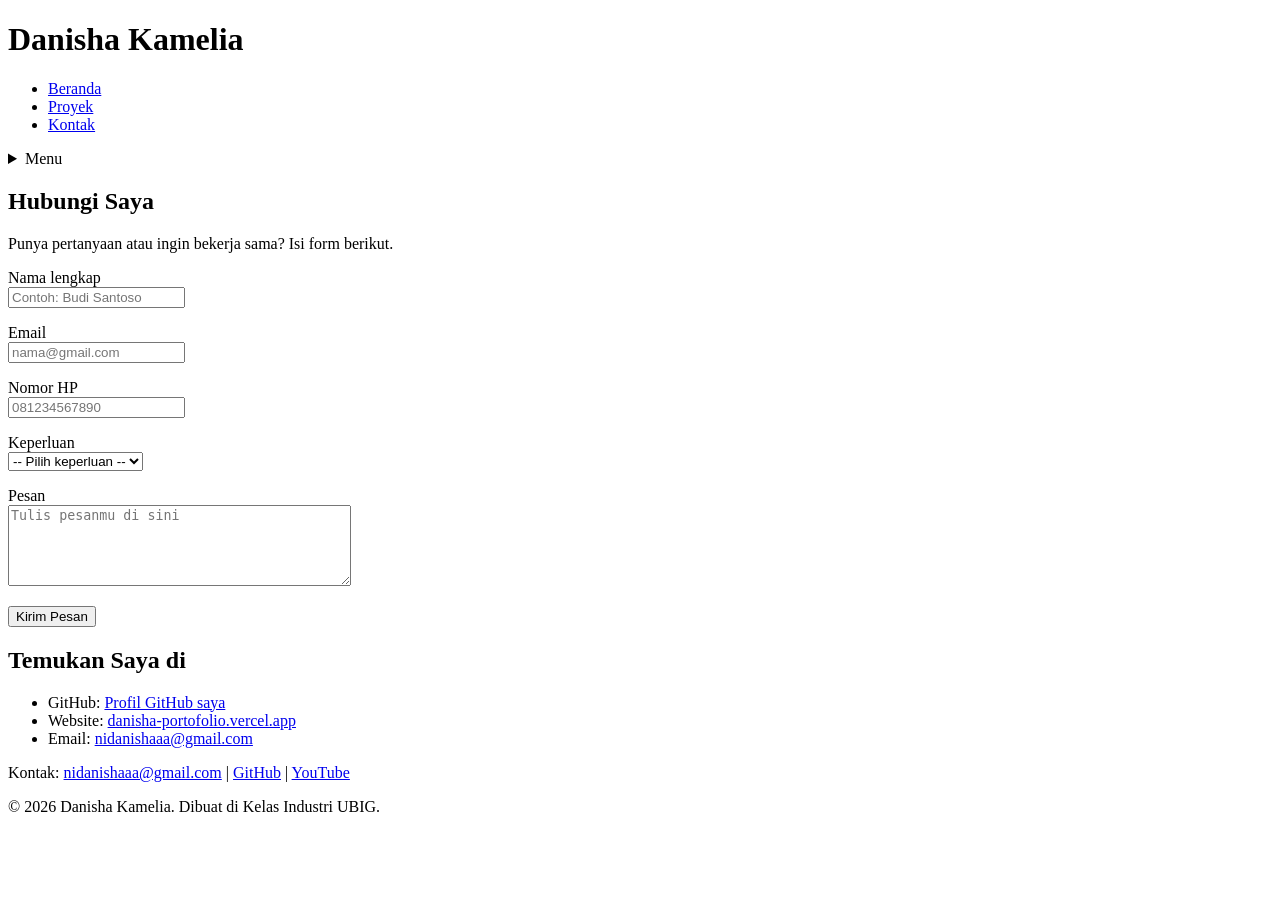
==== kontak.html @ 75dbf962 "Merge pull request #1 from danishakamelia224/fitur-kontak feat: tambah kartu media sosial di halaman" ====
<!DOCTYPE html>
<html lang="id">
<head>
  <meta charset="UTF-8">
  <meta name="viewport" content="width=device-width, initial-scale=1.0">
  <title>Danisha Kamelia | Kontak</title>
  <link rel="icon" href="danishaa.png">
  <link rel="preconnect" href="https://fonts.googleapis.com">
  <link rel="preconnect" href="https://fonts.gstatic.com" crossorigin>
  <link href="https://fonts.googleapis.com/css2?family=Inter:wght@400;600&family=Poppins:wght@600;700&display=swap" rel="stylesheet">
  <link rel="stylesheet" href="style.css">
  <script src="latihan.js" defer></script>
</head>
<body>
  <header>
    <div class="container navbar">
      <h1>Danisha Kamelia</h1>
      <nav class="menu-laptop">
        <ul>
          <li><a href="index.html">Beranda</a></li>
          <li><a href="proyek.html">Proyek</a></li>
          <li><a href="kontak.html">Kontak</a></li>
        </ul>
      </nav>
      <!-- Tantangan: menu ponsel yang bisa dibuka-tutup -->
      <details class="menu-ponsel">
        <summary>Menu</summary>
        <nav>
          <ul>
            <li><a href="index.html">Beranda</a></li>
            <li><a href="proyek.html">Proyek</a></li>
            <li><a href="kontak.html">Kontak</a></li>
          </ul>
        </nav>
      </details>
    </div>
  </header>

  <main>
    <div class="container">
      <section class="kartu">
        <h2>Hubungi Saya</h2>
        <p>Punya pertanyaan atau ingin bekerja sama? Isi form berikut.</p>

        <form>
          <p>
            <label for="nama">Nama lengkap</label><br>
            <input type="text" id="nama" name="nama" placeholder="Contoh: Budi Santoso" required>
          </p>
          <p>
            <label for="email">Email</label><br>
            <input type="email" id="email" name="email" placeholder="nama@gmail.com" required>
          </p>
          <p>
            <label for="hp">Nomor HP</label><br>
            <input type="tel" id="hp" name="hp" placeholder="081234567890" required>
          </p>
          <p>
            <label for="keperluan">Keperluan</label><br>
            <select id="keperluan" name="keperluan" required>
              <option value="">-- Pilih keperluan --</option>
              <option value="bertanya">Bertanya</option>
              <option value="kerja-sama">Kerja sama proyek</option>
              <option value="lainnya">Lainnya</option>
            </select>
          </p>
          <p>
            <label for="pesan">Pesan</label><br>
            <textarea id="pesan" name="pesan" rows="5" cols="40" placeholder="Tulis pesanmu di sini" required></textarea>
          </p>
          <button type="submit">Kirim Pesan</button>
        </form>
      </section>
      <section class="kartu">
        <h2>Temukan Saya di</h2>
        <ul>
          <li>GitHub: <a href="https://github.com/danishakamelia224" target="_blank">Profil GitHub saya</a></li>
          <li>Website: <a href="https://danisha-portofolio.vercel.app/">danisha-portofolio.vercel.app</a></li>
          <li>Email: <a href="https://mail.google.com/mail/?v1ew-cm&fs-1&to-nidanishaaa@gmail.com">nidanishaaa@gmail.com</a>
        </ul>
      </section>
    </div>
  </main>

  <footer>
    <p>Kontak: <a href="https://mail.google.com/mail/?v1ew-cm&fs-1&to-nidanishaaa@gmail.com">
        nidanishaaa@gmail.com</a> |
      <a href="https://github.com/danishakamelia224" target="_blank">GitHub</a> |
      <a href="https://www.youtube.com/@aldisburgercempaka" target="_blank">YouTube</a></p>
    <p>&copy; 2026 Danisha Kamelia. Dibuat di Kelas Industri UBIG.</p>
  </footer>
</body>
</html>
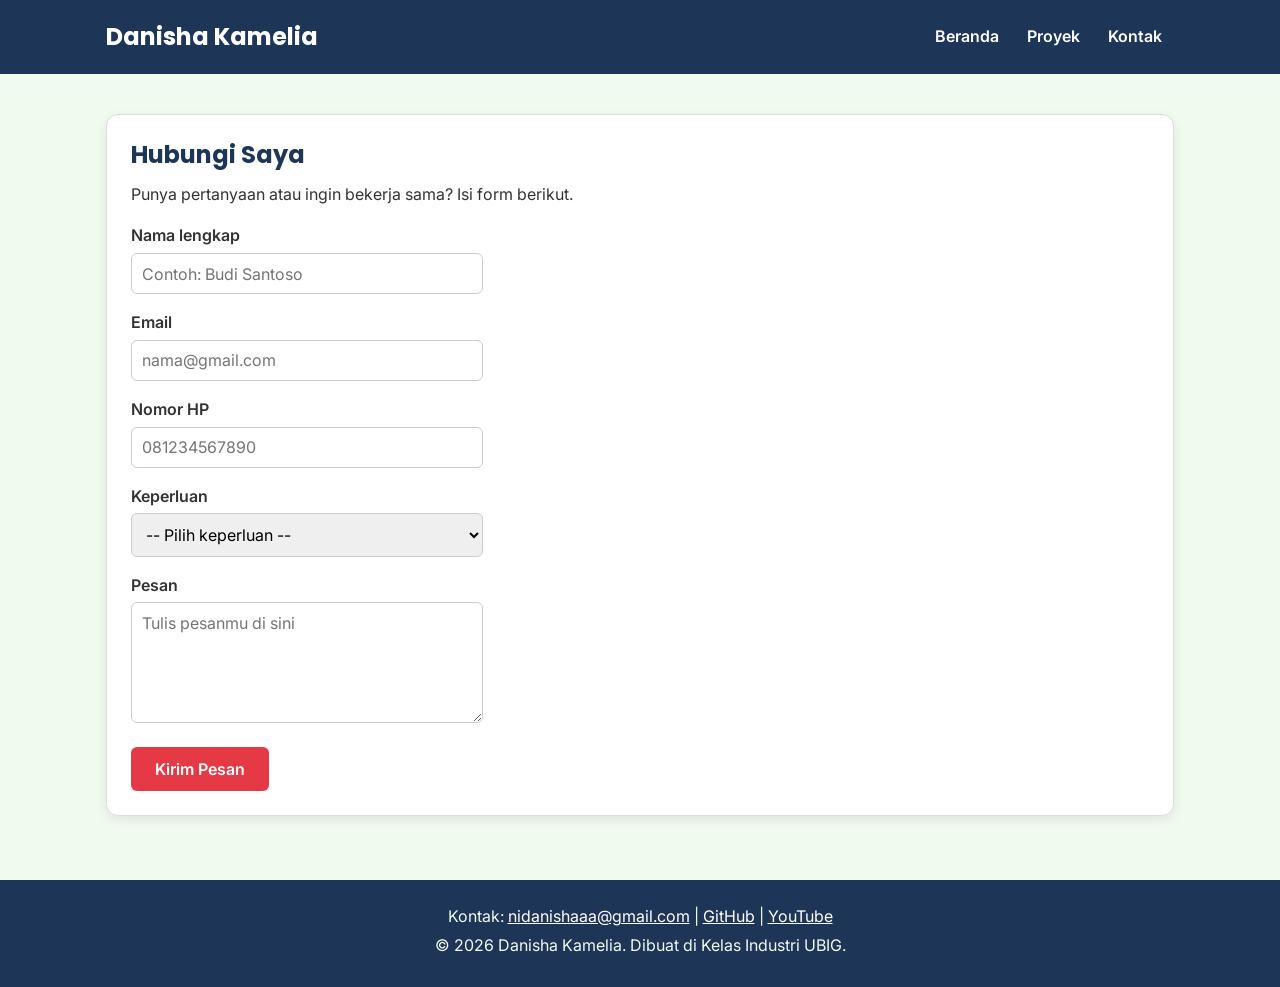
==== commit bf0cb6a6: "feat: portofolio v1" ====
--- a/kontak.html
+++ b/kontak.html
@@ -71,14 +71,6 @@
           <button type="submit">Kirim Pesan</button>
         </form>
       </section>
-      <section class="kartu">
-        <h2>Temukan Saya di</h2>
-        <ul>
-          <li>GitHub: <a href="https://github.com/danishakamelia224" target="_blank">Profil GitHub saya</a></li>
-          <li>Website: <a href="https://danisha-portofolio.vercel.app/">danisha-portofolio.vercel.app</a></li>
-          <li>Email: <a href="https://mail.google.com/mail/?v1ew-cm&fs-1&to-nidanishaaa@gmail.com">nidanishaaa@gmail.com</a>
-        </ul>
-      </section>
     </div>
   </main>
 
--- a/style.css
+++ b/style.css
@@ -0,0 +1,264 @@
+/* Gaya portofolio Andi Pratama
+   Palet: #1D3557 (utama), #E63946 (aksen), #F1FAEE (latar)
+   Huruf: Poppins (judul), Inter (isi)
+   Tata letak: mobile first, titik ubah 768px (tablet) dan 1024px (laptop) */
+
+/* 1. Reset */
+* {
+  box-sizing: border-box;
+  margin: 0;
+}
+
+img {
+  max-width: 100%;
+  height: auto;
+}
+
+/* 2. Dasar halaman: warna dan huruf */
+body {
+  font-family: "Inter", Arial, sans-serif;
+  font-size: 1rem;
+  line-height: 1.6;
+  color: #333333;
+  background-color: #F1FAEE;
+}
+
+h1, h2, h3 {
+  font-family: "Poppins", Arial, sans-serif;
+  color: #1D3557;
+  line-height: 1.3;
+}
+
+h2 {
+  margin-bottom: 0.75rem;
+}
+
+p, ul, ol {
+  margin-bottom: 1rem;
+}
+
+a {
+  color: #E63946;
+}
+
+/* 3. Wadah, header, dan menu */
+.container {
+  max-width: 1100px;
+  margin: 0 auto;
+  padding: 0 1rem;
+}
+
+header {
+  background-color: #1D3557;
+  color: #FFFFFF;
+  padding: 1rem 0;
+}
+
+header h1 {
+  color: #FFFFFF;
+  font-size: 1.5rem;
+}
+
+.navbar {
+  display: flex;
+  flex-wrap: wrap;
+  justify-content: space-between;
+  align-items: center;
+  gap: 0.5rem;
+}
+
+nav ul {
+  display: flex;
+  gap: 0.25rem;
+  padding: 0;
+  margin: 0;
+  list-style: none;
+}
+
+nav a {
+  display: inline-block;
+  padding: 0.5rem 0.75rem;
+  border-radius: 6px;
+  color: #FFFFFF;
+  font-weight: 600;
+  text-decoration: none;
+}
+
+/* Tantangan: menu ponsel buka-tutup dengan details */
+.menu-laptop {
+  display: none;
+}
+
+.menu-ponsel summary {
+  padding: 0.5rem 0.75rem;
+  border: 1px solid #FFFFFF;
+  border-radius: 6px;
+  font-weight: 600;
+  cursor: pointer;
+}
+
+.menu-ponsel ul {
+  flex-direction: column;
+  margin-top: 0.5rem;
+}
+
+/* 4. Isi utama, hero, dan kartu */
+main {
+  padding: 1.5rem 0;
+}
+
+.hero {
+  display: flex;
+  flex-direction: column;
+  align-items: center;
+  gap: 1.5rem;
+  padding: 1rem 0 2rem;
+  text-align: center;
+}
+
+.hero img {
+  border: 4px solid #E63946;
+  border-radius: 100%;
+}
+
+.hero h2 {
+  font-size: 2rem;
+}
+
+.tombol {
+  display: inline-block;
+  padding: 0.75rem 1.5rem;
+  border-radius: 6px;
+  background-color: #E63946;
+  color: #FFFFFF;
+  font-weight: 600;
+  text-decoration: none;
+}
+
+.kartu {
+  background-color: #FFFFFF;
+  padding: 1rem;
+  margin-bottom: 1.5rem;
+  border: 1px solid #DDDDDD;
+  border-radius: 12px;
+  box-shadow: 0 4px 12px rgba(0, 0, 0, 0.08);
+}
+
+.daftar-kartu {
+  display: flex;
+  flex-wrap: wrap;
+  gap: 1.5rem;
+  margin-bottom: 1.5rem;
+}
+
+.daftar-kartu .kartu {
+  flex: 1 1 280px;
+  margin-bottom: 0;
+}
+
+article img {
+  border-radius: 8px;
+  border: 1px solid #DDDDDD;
+}
+
+/* 5. Tabel */
+table {
+  border-collapse: collapse;
+}
+
+caption {
+  font-weight: 600;
+  text-align: left;
+  margin-bottom: 0.5rem;
+}
+
+th, td {
+  border: 1px solid #CCCCCC;
+  padding: 0.5rem 0.75rem;
+  text-align: left;
+}
+
+th {
+  background-color: #1D3557;
+  color: #FFFFFF;
+}
+
+/* 6. Form */
+label {
+  font-weight: 600;
+}
+
+input, select, textarea {
+  width: 100%;
+  max-width: 22rem;
+  padding: 0.6rem;
+  margin-top: 0.25rem;
+  border: 1px solid #CCCCCC;
+  border-radius: 6px;
+  font-family: inherit;
+  font-size: 1rem;
+}
+
+button {
+  padding: 0.75rem 1.5rem;
+  border: none;
+  border-radius: 6px;
+  background-color: #E63946;
+  color: #FFFFFF;
+  font-family: inherit;
+  font-size: 1rem;
+  font-weight: 600;
+  cursor: pointer;
+}
+
+/* 7. Footer */
+footer {
+  background-color: #1D3557;
+  color: #F1FAEE;
+  text-align: center;
+  padding: 1.5rem;
+}
+
+footer p {
+  margin-bottom: 0.25rem;
+}
+
+footer a {
+  color: #FFFFFF;
+}
+
+/* 8. Tablet: lebar layar 768px ke atas */
+@media (min-width: 768px) {
+  .menu-laptop {
+    display: block;
+  }
+
+  .menu-ponsel {
+    display: none;
+  }
+
+  .hero {
+    flex-direction: row;
+    padding: 2rem 0 3rem;
+    text-align: left;
+  }
+
+  .kartu {
+    padding: 1.5rem;
+  }
+}
+
+/* 9. Laptop: lebar layar 1024px ke atas */
+@media (min-width: 1024px) {
+  main {
+    padding: 2.5rem 0;
+  }
+
+  .hero {
+    gap: 3rem;
+  }
+
+  .hero h2 {
+    font-size: 2.75rem;
+  }
+}
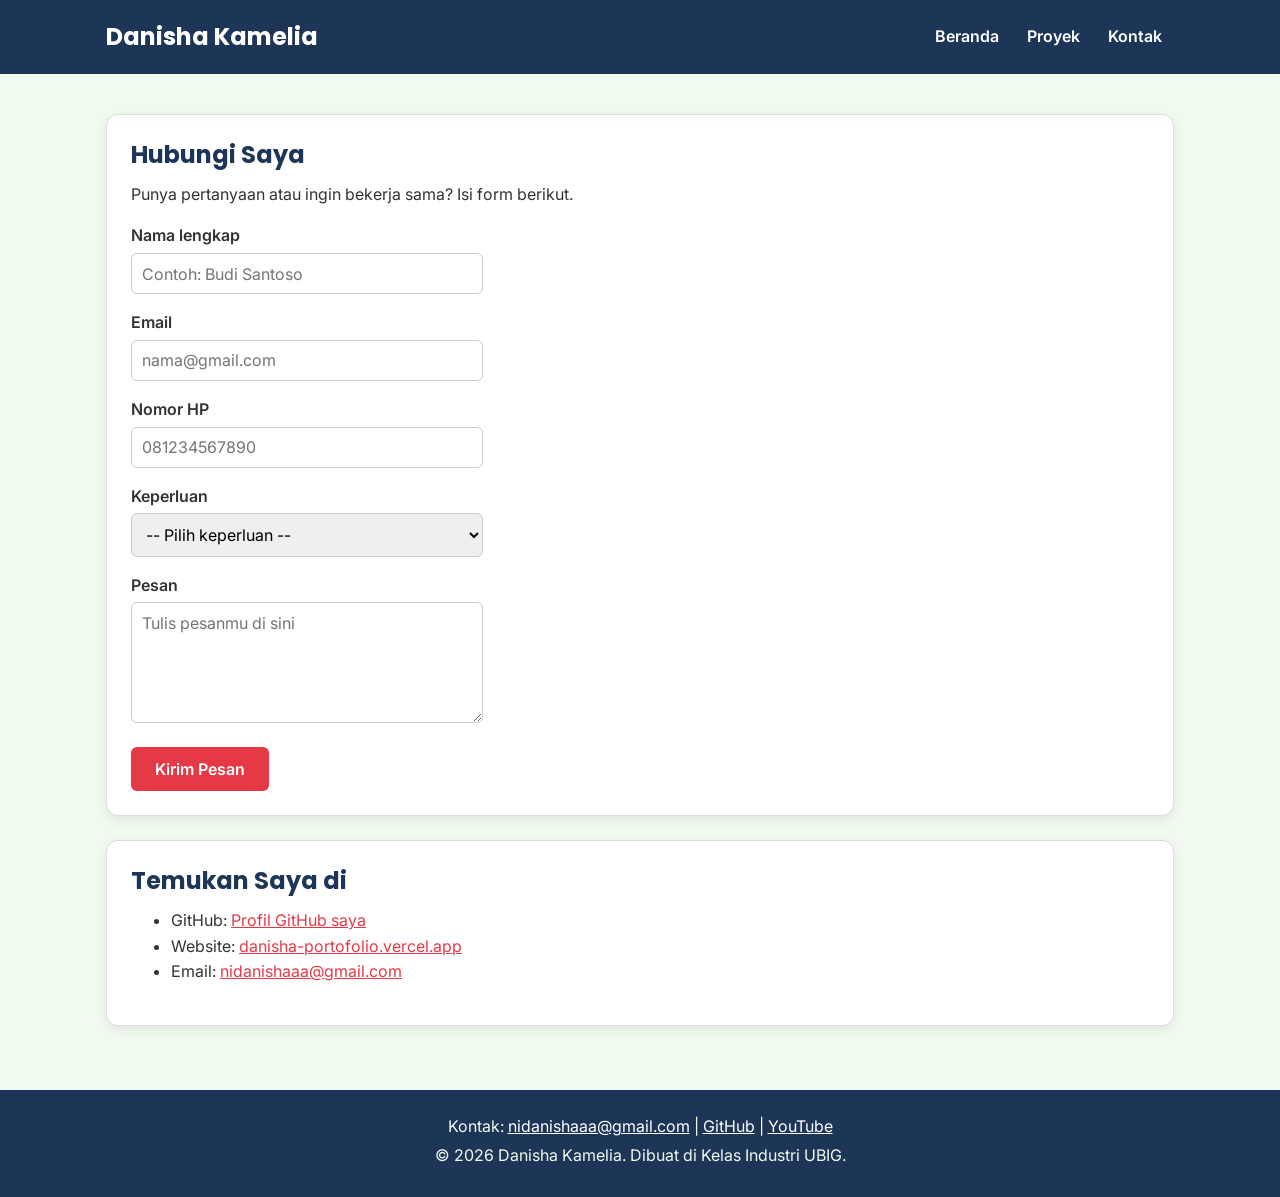
==== commit 70549391: "feat: tambah kartu media sosial di halaman kontak" ====
--- a/kontak.html
+++ b/kontak.html
@@ -71,6 +71,14 @@
           <button type="submit">Kirim Pesan</button>
         </form>
       </section>
+      <section class="kartu">
+        <h2>Temukan Saya di</h2>
+        <ul>
+          <li>GitHub: <a href="https://github.com/danishakamelia224" target="_blank">Profil GitHub saya</a></li>
+          <li>Website: <a href="https://danisha-portofolio.vercel.app/">danisha-portofolio.vercel.app</a></li>
+          <li>Email: <a href="https://mail.google.com/mail/?v1ew-cm&fs-1&to-nidanishaaa@gmail.com">nidanishaaa@gmail.com</a>
+        </ul>
+      </section>
     </div>
   </main>
 
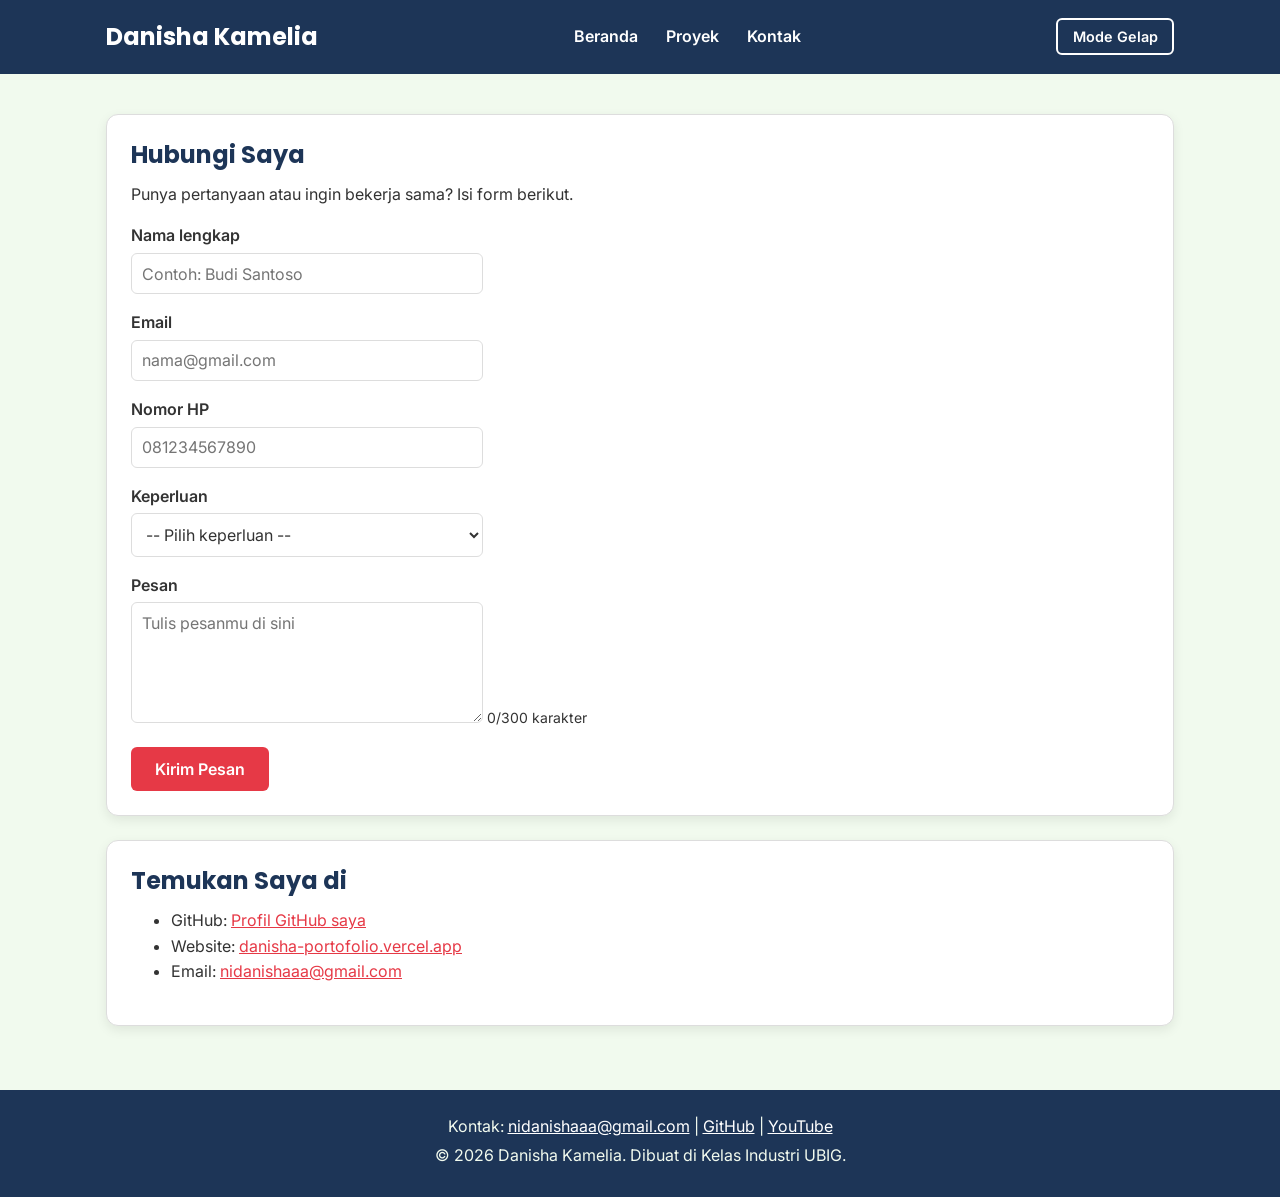
==== commit 4ab043b5: "feat: tambah keahlian dinamis, mode gelap, dan filter proyek" ====
--- a/kontak.html
+++ b/kontak.html
@@ -9,7 +9,7 @@
   <link rel="preconnect" href="https://fonts.gstatic.com" crossorigin>
   <link href="https://fonts.googleapis.com/css2?family=Inter:wght@400;600&family=Poppins:wght@600;700&display=swap" rel="stylesheet">
   <link rel="stylesheet" href="style.css">
-  <script src="latihan.js" defer></script>
+  <script src="main.js" defer></script>
 </head>
 <body>
   <header>
@@ -22,6 +22,7 @@
           <li><a href="kontak.html">Kontak</a></li>
         </ul>
       </nav>
+      <button type="button" id="tombol-tema" class="tombol-tema">Mode Gelap</button>
       <!-- Tantangan: menu ponsel yang bisa dibuka-tutup -->
       <details class="menu-ponsel">
         <summary>Menu</summary>
@@ -66,7 +67,8 @@
           </p>
           <p>
             <label for="pesan">Pesan</label><br>
-            <textarea id="pesan" name="pesan" rows="5" cols="40" placeholder="Tulis pesanmu di sini" required></textarea>
+            <textarea id="pesan" name="pesan" rows="5" cols="40" maxlength="300" placeholder="Tulis pesanmu di sini" required></textarea>
+            <span id="hitung-karakter" class="keterangan">0/300 karakter</span>
           </p>
           <button type="submit">Kirim Pesan</button>
         </form>
--- a/style.css
+++ b/style.css
@@ -1,4 +1,4 @@
-/* Gaya portofolio Andi Pratama
+/* Gaya portofolio Danisha
    Palet: #1D3557 (utama), #E63946 (aksen), #F1FAEE (latar)
    Huruf: Poppins (judul), Inter (isi)
    Tata letak: mobile first, titik ubah 768px (tablet) dan 1024px (laptop) */
@@ -15,17 +15,28 @@
 }
 
 /* 2. Dasar halaman: warna dan huruf */
+:root {
+  --warna-utama: #1D3557;
+  --warna-judul: #1D3557;
+  --warna-aksen: #E63946;
+  --warna-tautan: #E63946;
+  --warna-latar: #F1FAEE;
+  --warna-teks: #333333;
+  --warna-kartu: #FFFFFF;
+  --warna-garis: #DDDDDD;
+}
+
 body {
   font-family: "Inter", Arial, sans-serif;
   font-size: 1rem;
   line-height: 1.6;
-  color: #333333;
-  background-color: #F1FAEE;
+  color: var(--warna-teks);
+  background-color: var(--warna-latar);
 }
 
 h1, h2, h3 {
   font-family: "Poppins", Arial, sans-serif;
-  color: #1D3557;
+  color: var(--warna-judul);
   line-height: 1.3;
 }
 
@@ -136,10 +147,10 @@
 }
 
 .kartu {
-  background-color: #FFFFFF;
+  background-color: var(--warna-kartu);
   padding: 1rem;
   margin-bottom: 1.5rem;
-  border: 1px solid #DDDDDD;
+  border: 1px solid var(--warna-garis);
   border-radius: 12px;
   box-shadow: 0 4px 12px rgba(0, 0, 0, 0.08);
 }
@@ -173,7 +184,7 @@
 }
 
 th, td {
-  border: 1px solid #CCCCCC;
+  border: 1px solid #DDDDDD;
   padding: 0.5rem 0.75rem;
   text-align: left;
 }
@@ -186,6 +197,10 @@
 /* 6. Form */
 label {
   font-weight: 600;
+}
+
+.keterangan {
+ font-size: 0.875rem;
 }
 
 input, select, textarea {
@@ -193,10 +208,12 @@
   max-width: 22rem;
   padding: 0.6rem;
   margin-top: 0.25rem;
-  border: 1px solid #CCCCCC;
+  border: 1px solid #DDDDDD;
   border-radius: 6px;
   font-family: inherit;
   font-size: 1rem;
+  background-color: var(--warna-kartu);
+  color: var(--warna-teks);
 }
 
 button {
@@ -262,3 +279,23 @@
     font-size: 2.75rem;
   }
 }
+
+/* 10. Tombol tema, filter, dan label kategori */
+.tombol-tema {
+  padding: 0.5rem 0.9rem;
+  border: 2px solid #FFFFFF;
+  background-color: transparent;
+  font-size: 0.9rem;
+}
+
+/* 11. Tema gelap: isi variabel diganti saat body memiliki class
+gelap */
+body.gelap {
+  --warna-utama: #0B1526;
+  --warna-judul: #A8DADC;
+  --warna-tautan: #FF8A8A;
+  --warna-latar: #121A24;
+  --warna-teks: #E3E8EE;
+  --warna-kartu: #1C2836;
+  --warna-garis: #34465A;
+}
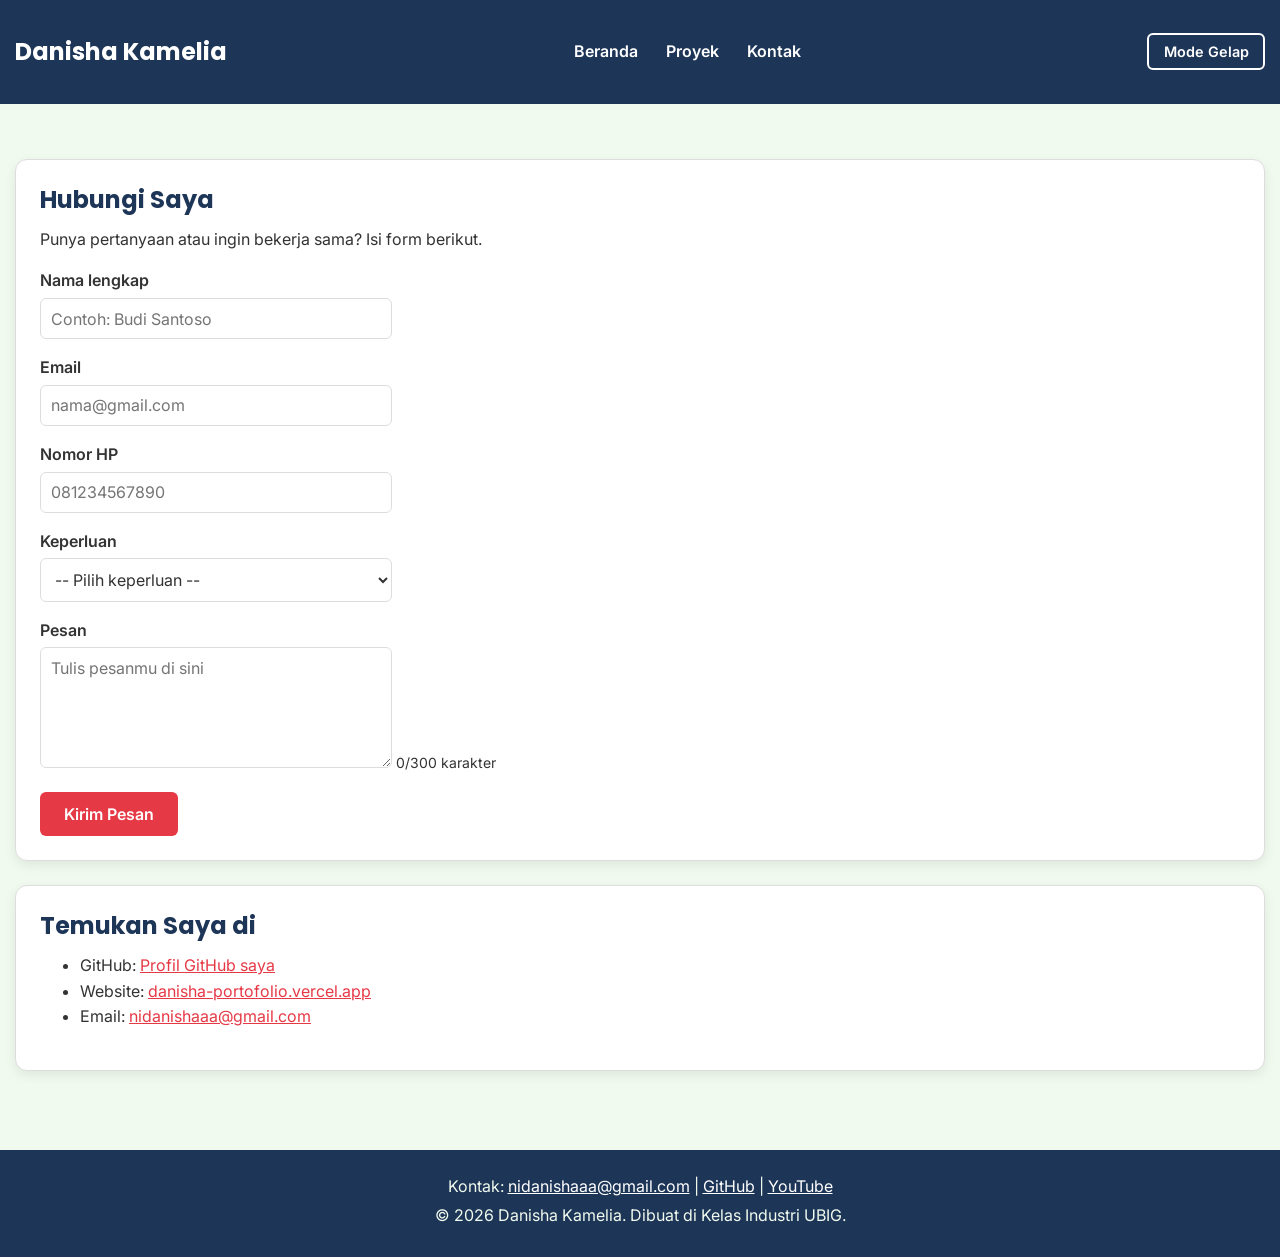
==== commit 39bfc292: "fix: perbaiki kontras, meta description, dan ukuran gambar" ====
--- a/kontak.html
+++ b/kontak.html
@@ -3,6 +3,12 @@
 <head>
   <meta charset="UTF-8">
   <meta name="viewport" content="width=device-width, initial-scale=1.0">
+  <!-- index.html -->
+  <meta name="description" content="Portofolio Danisha Kamelia, siswa SMK calon Junior Web Developer di Kelas Industri UBIG.">
+  <!-- proyek.html -->
+  <meta name="description" content="Daftar proyek HTML, CSS, dan JavaScript karya Danisha Kamelia beserta repositori GitHub terbarunya.">
+  <!-- kontak.html -->
+  <meta name="description" content="Hubungi Danisha Kamelia melalui form kontak, email, atau GitHub.">
   <title>Danisha Kamelia | Kontak</title>
   <link rel="icon" href="danishaa.png">
   <link rel="preconnect" href="https://fonts.googleapis.com">
--- a/style.css
+++ b/style.css
@@ -1,5 +1,5 @@
 /* Gaya portofolio Danisha
-   Palet: #1D3557 (utama), #E63946 (aksen), #F1FAEE (latar)
+   Palet: #1D3557 (utama), #C1121F (aksen), #F1FAEE (latar)
    Huruf: Poppins (judul), Inter (isi)
    Tata letak: mobile first, titik ubah 768px (tablet) dan 1024px (laptop) */
 
@@ -18,8 +18,8 @@
 :root {
   --warna-utama: #1D3557;
   --warna-judul: #1D3557;
-  --warna-aksen: #E63946;
-  --warna-tautan: #E63946;
+  --warna-aksen: #C1121f;
+  --warna-tautan: #C1121F;
   --warna-latar: #F1FAEE;
   --warna-teks: #333333;
   --warna-kartu: #FFFFFF;
@@ -32,6 +32,8 @@
   line-height: 1.6;
   color: var(--warna-teks);
   background-color: var(--warna-latar);
+  width: 100%;
+  overflow-x: hidden;
 }
 
 h1, h2, h3 {
@@ -54,9 +56,10 @@
 
 /* 3. Wadah, header, dan menu */
 .container {
-  max-width: 1100px;
-  margin: 0 auto;
-  padding: 0 1rem;
+  max-width: 1200px;
+  width: 100%;
+  margin: auto;
+  padding: 15px;
 }
 
 header {
@@ -298,4 +301,92 @@
   --warna-teks: #E3E8EE;
   --warna-kartu: #1C2836;
   --warna-garis: #34465A;
-}+}
+
+
+/* 12. Perbaikan tampilan responsif HP */
+html {
+  width: 100%;
+  max-width: 100%;
+  overflow-x: clip;
+}
+
+body {
+  width: 100%;
+  max-width: 100%;
+  overflow-x: clip;
+}
+
+* {
+  box-sizing: border-box;
+}
+
+.container,
+header,
+main,
+footer,
+section,
+article {
+  min-width: 0;
+  max-width: 100%;
+}
+
+img {
+  display: block;
+  max-width: 100%;
+  height: auto;
+}
+
+/* Perbaikan layar HP */
+@media screen and (max-width: 767px) {
+  .container {
+    width: 100%;
+    padding: 15px;
+  }
+
+  .navbar {
+    width: 100%;
+    min-width: 0;
+    flex-wrap: wrap;
+  }
+
+  .hero {
+    width: 100%;
+    min-width: 0;
+  }
+
+  .hero h2 {
+    font-size: 1.5rem;
+    overflow-wrap: break-word;
+  }
+
+  .hero p {
+    overflow-wrap: break-word;
+  }
+
+  .daftar-kartu {
+    width: 100%;
+    min-width: 0;
+  }
+
+  .daftar-kartu .kartu {
+    flex: 1 1 100%;
+    min-width: 0;
+    width: 100%;
+  }
+
+  table {
+    max-width: 100%;
+  }
+
+  th,
+  td {
+    overflow-wrap: anywhere;
+  }
+
+  input,
+  select,
+  textarea {
+    max-width: 100%;
+  }
+}
